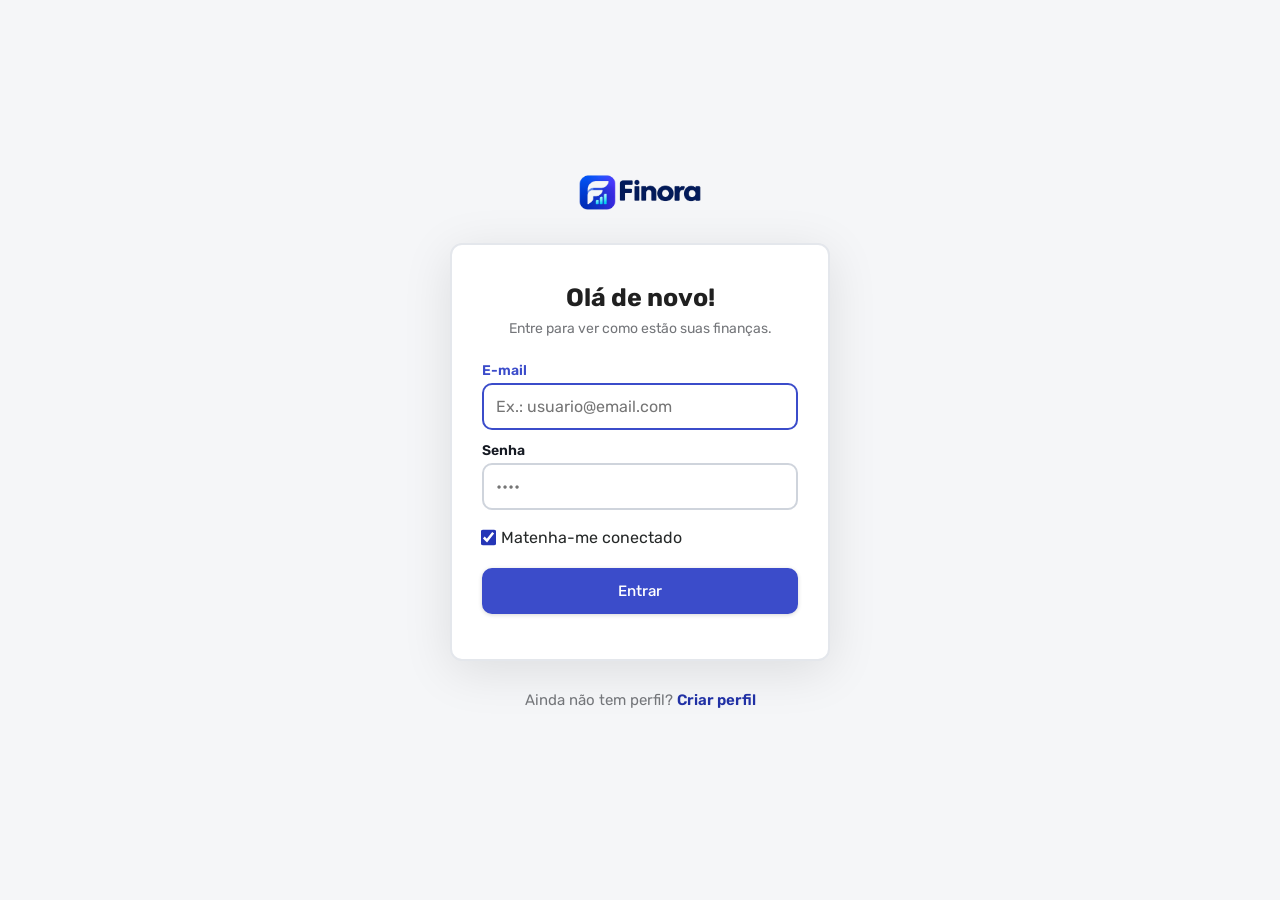
==== novo-lancamento.html @ dafc88e8 "Criando um controlador de finanças com HTML, CSS e JavaScript puro" ====
<!DOCTYPE html>
<html lang="pt-BR">
    <head>
        <meta charset="UTF-8">
        <meta name="viewport" content="width=device-width, initial-scale=1.0">
        <link rel="stylesheet" href="https://fonts.googleapis.com/css2?family=Material+Symbols+Outlined:opsz,wght,FILL,GRAD@20..48,100..700,0..1,-50..200">
        <link rel="stylesheet" href="assets/css/novo-lancamento.css">
        <title>Novo lançamento</title>
    </head>
    <body>
            
        <div id="content">

            <section>

                <a href="index.html" class="btn btn-light">
                    <span class="material-symbols-outlined">arrow_back</span>
                    Voltar
                </a>

                <img src="assets/img/logo.png" alt="Finora">

                <h1>Novo lançamento</h1>
                <p>Registre uma entrada ou saída de dinheiro.</p>

                <form onsubmit="salvar(event)" method="POST">

                    <div class="field">
                        <div class="radio-title">O que deseja lançar?</div>
                        <div class="radio-box">
                            <div class="radio-option" title="Dinheiro que entra">
                                <input type="radio" name="tipo" id="receita" value="RECEITA" required>
                                <label for="receita">Receita</label>
                            </div>
                            <div class="radio-option" title="Dinheiro que sai">
                                <input type="radio" name="tipo" id="despesa" value="DESPESA" checked required>
                                <label for="despesa">Despesa</label>
                            </div>
                        </div>
                    </div>

                    <div class="field">
                        <label for="descricao">Descrição</label>
                        <input
                            class="input-text"
                            type="text"
                            name="descricao"
                            id="descricao"
                            placeholder="Ex.: Mercado do mês"
                            maxlength="30"
                            required
                            autofocus
                        >
                    </div>

                    <div class="field">
                        <label for="valor">Valor em R$</label>
                        <input
                            class="input-text"
                            type="number"
                            name="valor"
                            id="valor"
                            placeholder="Ex: 49,90"
                            min="0.01"
                            step="0.01"
                            required
                        >
                    </div>

                    <div class="field">
                        <label for="data">Data</label>
                        <input
                            class="input-text"
                            type="date"
                            name="data"
                            id="data"
                            required
                        >
                    </div>

                    <div class="field">
                        <label for="categoria">Categoria</label>
                        <select class="select-default block" name="categoria" id="categoria">
                            <option value="">selecione...</option>
                            <option value="Alimentação">Alimentação</option>
                            <option value="Moradia">Moradia</option>
                            <option value="Transporte">Transporte</option>
                            <option value="Lazer">Lazer</option>
                            <option value="Saúde">Saúde</option>
                            <option value="Educação">Educação</option>
                            <option value="Renda extra">Renda extra</option>
                            <option value="Outros">Outros</option>
                        </select>
                    </div>

                    <div class="field">
                        <label for="observacoes">Observações (opcional)</label>
                        <textarea 
                            class="block"
                            name="observacoes"
                            id="observacoes"
                            placeholder="Ex.: Pago no cartão ou débito"
                        ></textarea>
                    </div>

                    <button type="submit" class="btn btn-primary block">Salvar lançamento</button>
                    <button type="reset" class="btn btn-outline block">Cancelar</button>
                
                </form>
            </section>
            <script src="assets/js/auth.js"></script>
            <script src="assets/js/ui.js"></script>
            <script src="assets/js/spinner.js"></script>
            <script src="assets/js/novo-lancamento.js"></script>
        </div>
    </body>
</html>
---- assets/css/novo-lancamento.css ----
@import url('base.css');

img {
    width: 140px;
    margin-bottom: 10px;
}

div#content {
    min-height: 100%;
    display: flex;
    justify-content: center;
    align-items: center;
    background-color: #F5F6F8;
    padding: 1% 0;
}

form {
    padding: 30px;
    width: 450px;
    background-color: #fff;
    border-radius: 12px;
    border: 2px solid #e7e7e7;
    margin-top: 20px;
    box-shadow: rgba(0, 0, 0, 0.1) 0px 10px 50px;
}

h1, p {
    margin: 8px 0;
}

h1 {
    color: #202020;
    font-size: 25px;
}

p {
    font-size: 15px;
    color: #74767a;
}
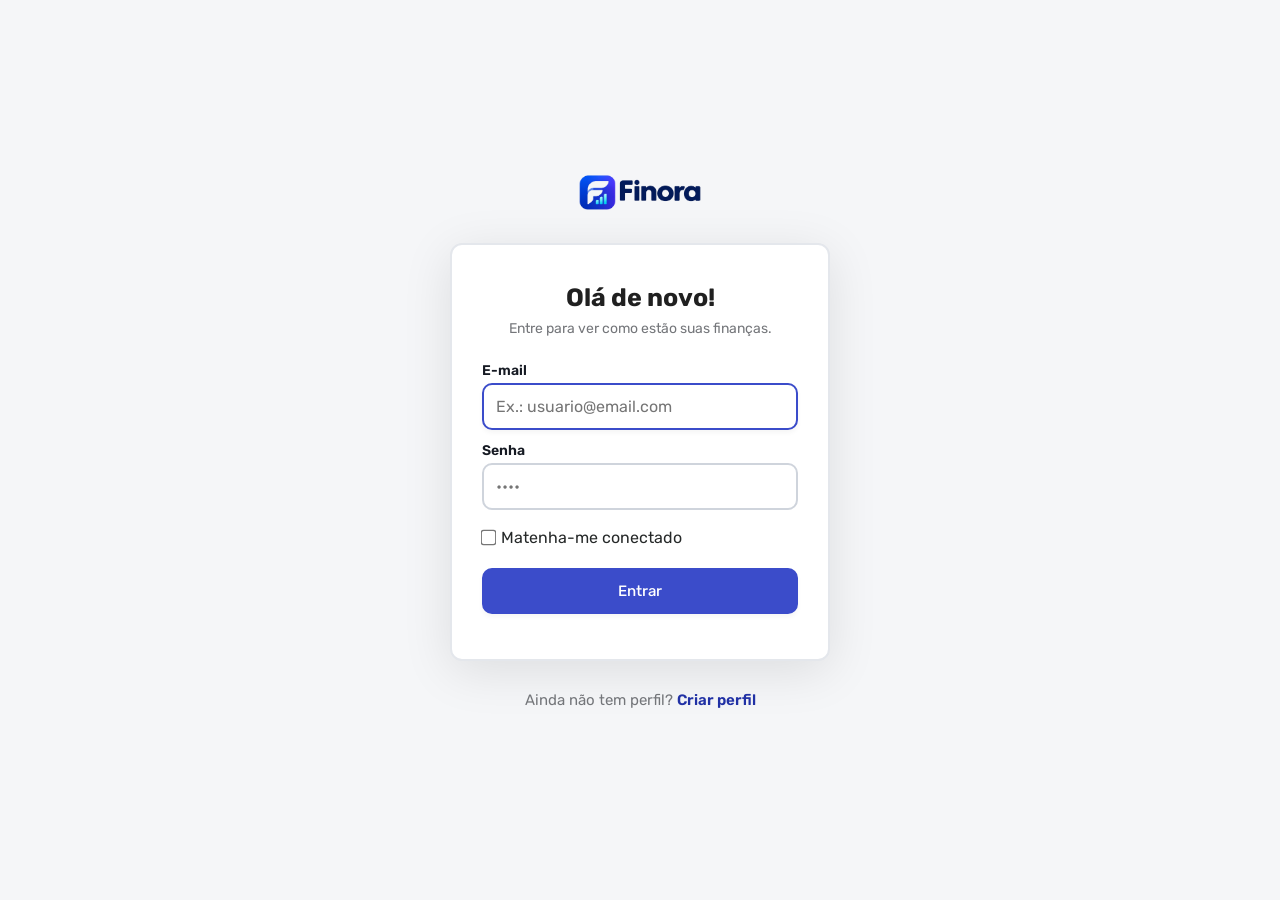
==== commit f2eff9fe: "Implementando melhorias" ====
--- a/novo-lancamento.html
+++ b/novo-lancamento.html
@@ -85,6 +85,9 @@
                             <option value="Alimentação">Alimentação</option>
                             <option value="Moradia">Moradia</option>
                             <option value="Transporte">Transporte</option>
+                            <option value="Assinaturas">Assinaturas</option>
+                            <option value="Contas de Casa">Contas de Casa</option>
+                            <option value="Fatura do cartão">Fatura do cartão</option>
                             <option value="Lazer">Lazer</option>
                             <option value="Saúde">Saúde</option>
                             <option value="Educação">Educação</option>
